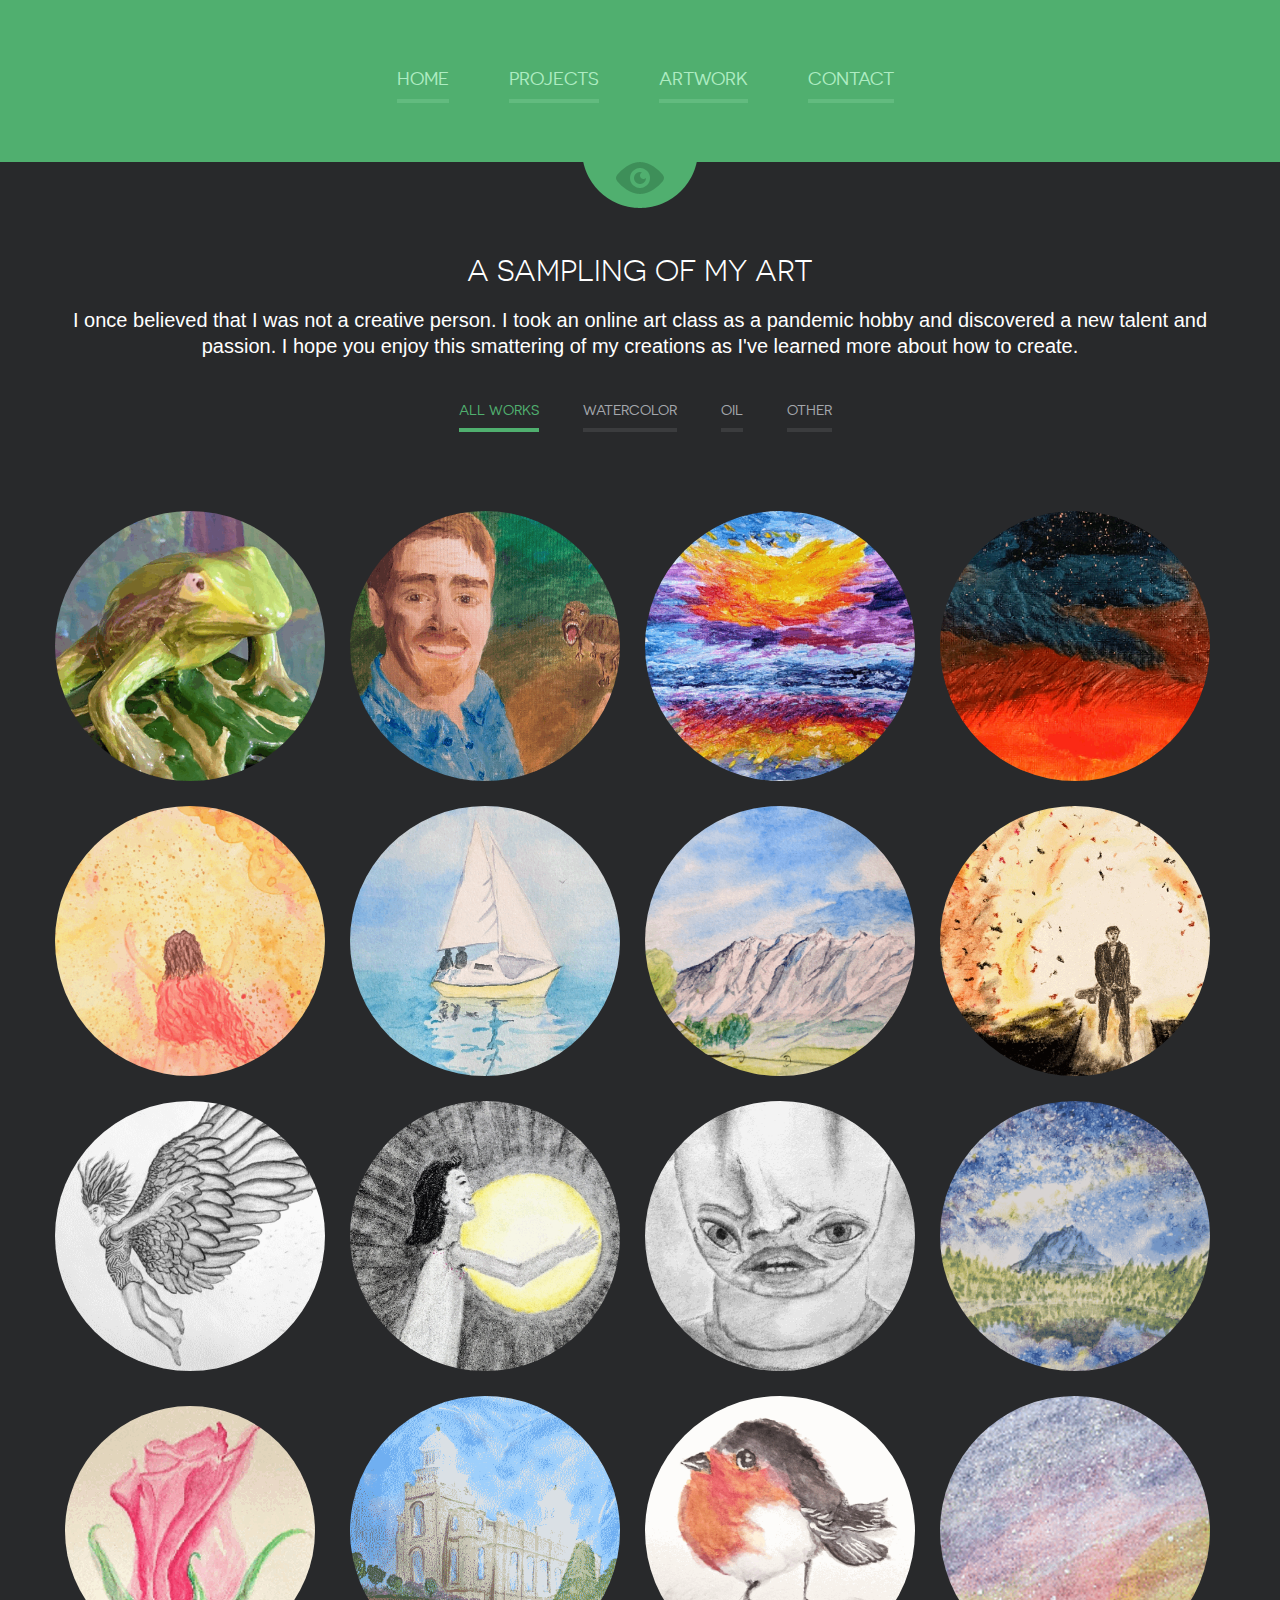
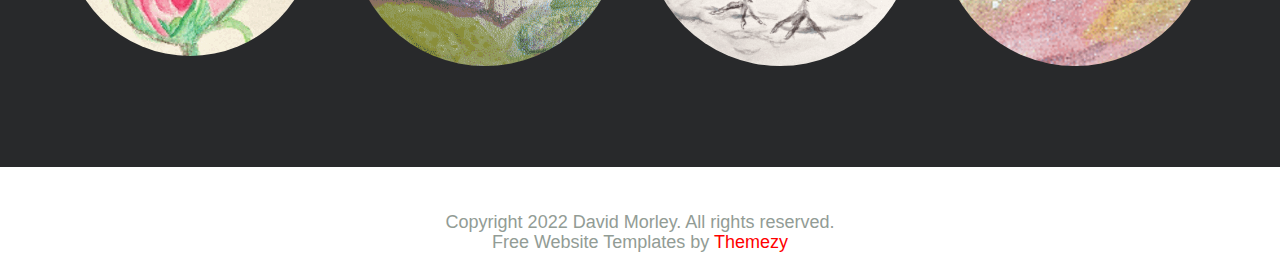
==== artwork.html @ 8dc97c82 "Added artwork tab" ====
<!DOCTYPE html>
<!--[if lte IE 8]> <html class="oldie" lang="en"> <![endif]-->
<!--[if IE 9]> <html class="ie9" lang="en"> <![endif]-->
<!--[if gt IE 9]><!--> <html lang="en"> <!--<![endif]-->
<head>
	<meta charset="utf-8">
	<meta name="viewport" content="width=device-width, initial-scale=1, maximum-scale=1, minimum-scale=1, user-scalable=no">
  <link rel="icon" href="./images/icon_MRocketteer.png" type="image/icon type">
	<meta http-equiv="X-UA-Compatible" content="IE=edge,chrome=1">
	<meta name="format-detection" content="telephone=no">
	<link rel="stylesheet" href="js/fancybox/jquery.fancybox.css" type="text/css" media="screen" />
	<link rel="stylesheet" href="css/screen.css" />
	<link rel="stylesheet" href="css/all.css" />
	<title>David Morley: Artwork</title>
	<!--[if lt IE 9]>
		<script src="http://html5shiv.googlecode.com/svn/trunk/html5.js"></script>
	<![endif]-->
</head>
<body>
	<div id="wrapper" class="portfolio">
		<div class="wrapper-holder">
			<header id="header">
				<a class="menu_trigger" href="#">menu</a>
					<nav id="nav">
						<ul>
							<li><a href="index.html">Home</a></li>
							<li><a href="projects.html">Projects</a></li>
							<li><a class="active" href="artwork.html">Artwork</a></li>
							<li><a href="contact.html">Contact</a></li>
						</ul>
					</nav>
			</header>
		</div>
		<div class="wrapper-holder grey">
			<section id="main">
				<h2>A Sampling of My Art</h2>
				<h3>I once believed that I was not a creative person. I took an online art class as a pandemic hobby and discovered a new talent and passion. I hope you enjoy this smattering of my creations as I've learned more about how to create.</h3>
				<ul id="filters" class="sub_nav">
					<li class="active" data-filter="*">All works</li>
					<li data-filter=".water">Watercolor</li>
					<li data-filter=".oil">Oil</li>
					<!--<li data-filter=".pun">Space Puns</li>-->
					<li data-filter=".other">Other</li>
				</ul>
				<ul id="container" class="item-list">
					<li class="item other">
						<div class="image">
							<img src="images/artwork/icon_frog.png"  alt="" />
							<div class="hover">
								<a class="fancybox" rel="gallery1" href="#frog">
									<div class="item-content">
										<h4>Jeffrey</h4>
									</div>
								</a>
							</div>
						</div>
          </li>
					<li class="item oil">
						<div class="image">
							<img src="images/artwork/icon_this_is_fine.png"  alt="" />
							<div class="hover">
								<a class="fancybox" rel="gallery1" href="#this_is_fine">
									<div class="item-content">
										<h4>This is Fine</h4>
									</div>
								</a>
							</div>
						</div>
          </li>
					<li class="item oil">
						<div class="image">
							<img src="images/artwork/icon_sunset_over_ocean.png"  alt="" />
							<div class="hover">
								<a class="fancybox" rel="gallery1" href="#sunset_over_ocean">
									<div class="item-content">
										<h4>Pacific Sunset</h4>
									</div>
								</a>
							</div>
						</div>
          </li>
					<li class="item oil">
						<div class="image">
							<img src="images/artwork/icon_sun_set.png"  alt="" />
							<div class="hover">
								<a class="fancybox" rel="gallery1" href="#sun_set">
									<div class="item-content">
										<h4>Sunset</h4>
									</div>
								</a>
							</div>
						</div>
          </li>
					<li class="item water">
						<div class="image">
							<img src="images/artwork/icon_soft_joy.png"  alt="" />
							<div class="hover">
								<a class="fancybox" rel="gallery1" href="#soft_joy">
									<div class="item-content">
										<h4>Soft Joy</h4>
									</div>
								</a>
							</div>
						</div>
          </li>
					<li class="item water">
						<div class="image">
							<img src="images/artwork/icon_sailing.png"  alt="" />
							<div class="hover">
								<a class="fancybox" rel="gallery1" href="#sailing">
									<div class="item-content">
										<h4>Sailing to Love</h4>
									</div>
								</a>
							</div>
						</div>
          </li>
					<li class="item water">
						<div class="image">
							<img src="images/artwork/icon_logan_mountains.png"  alt="" />
							<div class="hover">
								<a class="fancybox" rel="gallery1" href="#logan_mountains">
									<div class="item-content">
										<h4>Logan Mountains</h4>
									</div>
								</a>
							</div>
						</div>
          </li>
					<li class="item other">
						<div class="image">
							<img src="images/artwork/icon_cadillac_boom.png"  alt="" />
							<div class="hover">
								<a class="fancybox" rel="gallery1" href="#cadillac_boom">
									<div class="item-content">
										<h4>What I Wish I'd Done</h4>
									</div>
								</a>
							</div>
						</div>
          </li>
					<li class="item other">
						<div class="image">
							<img src="images/artwork/icon_wings.png"  alt="" />
							<div class="hover">
								<a class="fancybox" rel="gallery1" href="#wings">
									<div class="item-content">
										<h4>Set Free</h4>
									</div>
								</a>
							</div>
						</div>
          </li>
					<li class="item other">
						<div class="image">
							<img src="images/artwork/icon_holding_sun.png"  alt="" />
							<div class="hover">
								<a class="fancybox" rel="gallery1" href="#holding_sun">
									<div class="item-content">
										<h4>Holding on to Joy</h4>
									</div>
								</a>
							</div>
						</div>
          </li>
					<li class="item other">
						<div class="image">
							<img src="images/artwork/icon_zoom_fatigue.png"  alt="" />
							<div class="hover">
								<a class="fancybox" rel="gallery1" href="#zoom_fatigue">
									<div class="item-content">
										<h4>Zoom Fatigue</h4>
									</div>
								</a>
							</div>
						</div>
          </li>
					<li class="item water">
						<div class="image">
							<img src="images/artwork/icon_starry_mountain.png"  alt="" />
							<div class="hover">
								<a class="fancybox" rel="gallery1" href="#starry_mountain">
									<div class="item-content">
										<h4>Full of Light</h4>
									</div>
								</a>
							</div>
						</div>
          </li>
					<li class="item water">
						<div class="image">
							<img src="images/artwork/icon_rose.png"  alt="" />
							<div class="hover">
								<a class="fancybox" rel="gallery1" href="#rose">
									<div class="item-content">
										<h4>Valentine Rose</h4>
									</div>
								</a>
							</div>
						</div>
          </li>
					<li class="item water">
						<div class="image">
							<img src="images/artwork/icon_temple.png"  alt="" />
							<div class="hover">
								<a class="fancybox" rel="gallery1" href="#temple">
									<div class="item-content">
										<h4>Logan Temple</h4>
									</div>
								</a>
							</div>
						</div>
          </li>
					<li class="item water">
						<div class="image">
							<img src="images/artwork/icon_birb.png"  alt="" />
							<div class="hover">
								<a class="fancybox" rel="gallery1" href="#birb">
									<div class="item-content">
										<h4>Birb</h4>
									</div>
								</a>
							</div>
						</div>
          </li>
					<li class="item water">
						<div class="image">
							<img src="images/artwork/icon_stars_bookmark.png"  alt="" />
							<div class="hover">
								<a class="fancybox" rel="gallery1" href="#stars_bookmark">
									<div class="item-content">
										<h4>Starry Bookmark</h4>
									</div>
								</a>
							</div>
						</div>
          </li>
				</ul>
			</section>
		</div>
		<footer id="footer">
			<div class="footer-content">
				<p class="copy">Copyright 2022 David Morley. All rights reserved.</p>
        <p class="copy">Free Website Templates by <a href="http://www.themezy.com">Themezy</a></p>
			</div>
		</footer>	
	</div>	    
  <div style="display:none;">
		<div id="frog" class="popup_portfolio">
			<img src="images/artwork/frog.png"  alt="" />
			<h3>Jeffry</h3>
			<time datetime="2022-05-03">Made: May 3, 2022</time><br>
      <medium>Medium: Clay and Glaze</medium>
			<p>I named this little guy Jeffry. I painted the glaze on the already finished clay sculpure.</p>
		</div>
	</div>	
  <div style="display:none;">
		<div id="this_is_fine" class="popup_portfolio">
			<img src="images/artwork/this_is_fine.png"  alt="" />
			<h3>This Is Fine</h3>
			<time datetime="2022-03-18">Made: March 18, 2022</time><br>
      <medium>Medium: Oil on Canvas</medium>
			<p>This is my first oil self-portrait, painted with my expression if I were being chased by a T-Rex.</p>
		</div>
	</div>	
  <div style="display:none;">
		<div id="sunset_over_ocean" class="popup_portfolio">
			<img src="images/artwork/sunset_over_ocean.png"  alt="" />
			<h3>Pacific Sunset</h3>
			<time datetime="2022-03-10">Made: March 10, 2022</time><br>
      <medium>Medium: Oil on Canvas</medium>
			<p>This was painted using only the palatte knife. It's a recreation of a photo I took in Kiribati.</p>
		</div>
	</div>	
  <div style="display:none;">
		<div id="sun_set" class="popup_portfolio">
			<img src="images/artwork/sun_set.png"  alt="" />
			<h3>Sunset</h3>
			<time datetime="2022-01-27">Made: January 27, 2022</time><br>
      <medium>Medium: Oil on Canvas</medium>
			<p>This painting is when I fell in love with oil paints. The deep contrasts, vibrant colors ,and textures are just so fun.</p>
		</div>
	</div>	
  <div style="display:none;">
		<div id="soft_joy" class="popup_portfolio">
			<img src="images/artwork/soft_joy.png"  alt="" />
			<h3>Soft Joy</h3>
			<time datetime="2021-10-14">Made: October 14, 2021</time><br>
      <medium>Medium: Watercolor on Paper</medium>
			<p>Someone told me how joy can be soft. That phrase stuck with me and I painted this to visualize it.</p>
		</div>
	</div>	
  <div style="display:none;">
		<div id="sailing" class="popup_portfolio">
			<img src="images/artwork/sailing.png"  alt="" />
			<h3>Sailing to Love</h3>
			<time datetime="2021-07-20">Made: july 7, 2021</time><br>
      <medium>Medium: Watercolor on Paper</medium>
			<p>This was done when I was learning to sail. They were solo sailboats, but I always imagined it would be fun to have someone with me.</p>
		</div>
	</div>	
  <div style="display:none;">
		<div id="logan_mountains" class="popup_portfolio">
			<img src="images/artwork/logan_mountains.png"  alt="" />
			<h3>Logan Mountains</h3>
			<time datetime="2021-06-06">Made: June 6, 2021</time><br>
      <medium>Medium: Watercolor on Paper</medium>
			<p>This is the view behind my parents' house in Utah. I love the mountains.</p>
		</div>
	</div>	
  <div style="display:none;">
		<div id="cadillac_boom" class="popup_portfolio">
			<img src="images/artwork/cadillac_boom.png"  alt="" />
			<h3>What I Wish I'd Done</h3>
			<time datetime="2021-05-09">Made: May 9, 2021</time><br>
      <medium>Medium: Colored Pencils and Soft Pastels on Paper</medium>
			<p>Shortly after I drew the freedom of flight, my car irreparably broke down. It felt like my freedom was being wrenched away. Drawing this helped me process some feelings.</p>
		</div>
	</div>	
  <div style="display:none;">
		<div id="wings" class="popup_portfolio">
			<img src="images/artwork/wings.png"  alt="" />
			<h3>Set Free</h3>
			<time datetime="2021-05-01">Made: May 1, 2021</time><br>
      <medium>Medium: Charcoal on Paper</medium>
			<p>The isolation of the pandemic left me wanting to break free and explore the world again. Her wings symbolize that freedom for me.</p>
		</div>
	</div>	
  <div style="display:none;">
		<div id="holding_sun" class="popup_portfolio">
			<img src="images/artwork/holding_sun.png"  alt="" />
			<h3>Holding on to Joy</h3>
			<time datetime="2021-04-17">Made: April 17, 2021</time><br>
      <medium>Medium: Charcoal and Pastel on Paper</medium>
			<p>Sometimes life feels dark, but we can feel light by holding on to what gives us joy.</p>
		</div>
	</div>	
  <div style="display:none;">
		<div id="zoom_fatigue" class="popup_portfolio">
			<img src="images/artwork/zoom_fatigue.png"  alt="" />
			<h3>Zoom Fatigue</h3>
			<time datetime="2021-04-09">Made: April 9, 2021</time><br>
      <medium>Medium: Charcoal on Paper</medium>
			<p>I was challenged to draw and abstract self-portrait. This is my representation of how it feels after a long day of Zoom meetings.</p>
		</div>
	</div>	
  <div style="display:none;">
		<div id="starry_mountain" class="popup_portfolio">
			<img src="images/artwork/starry_mountain.png"  alt="" />
			<h3>Full of Light</h3>
			<time datetime="2021-02-26">Made: February 26, 2021</time><br>
      <medium>Medium: Watercolor on Paper</medium>
			<p>To me, a starry night sky is both exciting and serene; dark and full of light; ordinary and colorful.</p>
		</div>
	</div>	
  <div style="display:none;">
		<div id="rose" class="popup_portfolio">
			<img src="images/artwork/rose.png"  alt="" />
			<h3>Valentine Rose</h3>
			<time datetime="2021-02-14">Made: Februrary 14, 2021</time><br>
      <medium>Medium: Watercolor on Paper</medium>
			<p>A gentle rose bookmark, made for Valentine's Day.</p>
		</div>
	</div>	
  <div style="display:none;">
		<div id="temple" class="popup_portfolio">
			<img src="images/artwork/temple.png"  alt="" />
			<h3>Logan Temple</h3>
			<time datetime="2021-02-09">Made: February 9, 2021</time><br>
      <medium>Medium: Watercolor on Paper</medium>
			<p>Painted as an anniversary present for my parents depicting the place where they got married.</p>
		</div>
	</div>	
  <div style="display:none;">
		<div id="birb" class="popup_portfolio">
			<img src="images/artwork/birb.png"  alt="" />
			<h3>Birb</h3>
			<time datetime="2021-02-04">Made: February 4, 2021</time><br>
      <medium>Medium: Watercolor on Paper</medium>
			<p>What a cute and mischievous little bird.</p>
		</div>
	</div>	
  <div style="display:none;">
		<div id="stars_bookmark" class="popup_portfolio">
			<img src="images/artwork/stars_bookmark.png"  alt="" />
			<h3>Starry Bookmark</h3>
			<time datetime="2021-02-01">Made: February 1, 2021</time><br>
      <medium>Medium: Watercolor on Paper</medium>
			<p>This was my first painting not for a class and it remains one of my favorites. It is also an example of how I think of creative solutions to needs around me.</p>
		</div>
	</div>
  
	<script src="https://code.jquery.com/jquery-1.11.1.min.js"></script>
	<script src="js/isotope.pkgd.min.js"></script>
	<script src="js/cells-by-row.js"></script>
	<script type="text/javascript" src="js/fancybox/jquery.fancybox.pack.js"></script>
	<script type="text/javascript" src="js/main.js"></script>
</body>
</html>
---- css/screen.css ----
@media only screen and (max-width : 1210px) {
}
@media only screen and (max-width : 1190px) {
	#main {margin:0 20px;}
	.box_timeline_holder{padding: 0 0 0 60px;}
	.box_timeline{padding: 0 60px 0 0;}
	.box_timeline ul li{margin: 0 0 0 25px;}
	.skills_holder .column{width: 450px;}
	.plagin_list li{margin: 0 0 0 2%;display: inline-block;float: none;width: 10%;height: 110px;}
	.item-list{margin: 0;}
/* 	.item-list li{ width: 30%; margin-left: 0;text-align: center;} */

	#container.item-list{width: 900px; margin: 0 auto;}
}
@media only screen and (max-width : 1130px) {
	.box_timeline_holder{padding: 0 0 0 40px;}
	.box_timeline{padding: 0 40px 0 0;}
	.box_timeline ul li{margin: 0 0 0 15px;}
	.images_holder{margin: 5px 80px 0 0;}
	.box_contact span{font-size: 25px;}
}
@media only screen and (max-width : 1100px) {
	.plagin_list li{ }
}
@media only screen and (max-width : 1050px) {
	.box_timeline_holder{padding: 0 0 0 20px;}
	.box_timeline{padding: 0 20px 0 0;}
	.box_timeline ul li{margin: 0 0 0 5px;}
	.plagin_list li{ height: 90px;}
/* 	.item-list li{ width: 49%;} */
}
@media only screen and (max-width : 980px) {

	#nav {float:none; width: 100%;}
	#nav ul {
		text-align:center;
		margin:0;
	}
	#nav ul li {
		display:inline-block;
		padding: 0 15px;
		float:none;
	}
	.logo {
		margin: 0 auto 20px;
		font-size: 62px;
		line-height: 70px;
	}
	#header {
		padding: 20px 10px;
	}
	.box_timeline_holder{padding: 0 0 0 10px;}
	.box_timeline{padding: 0 10px 0 0;}
	.box_timeline ul li{margin: 0;width: 20%;}
	.skills_holder .column{
		width: 100%;
		float: none;
		display: block;
	}
	.skills_holder .column.column-add {padding: 0 !important;}
	.plagin_list.none{display: block;width: 540px;margin: 0 auto 30px;}
	.plagin_list{display: none;}
	.plagin_list.none li{height: 121px;width: 121px;}
	.box_contact span{font-size: 23px;margin: 0 0 40px;}
	.images_holder{margin: 5px 30px 0 0;width: 300px;}
	.box_contact{margin: 40px 0 0 0;}
	#main .skills_holder h2{margin: 0 0 25px;}
	h2.slogan{
		padding-bottom: 14px;
	}
	#container.item-list{width: 600px;}
	.sub_nav li{padding:10px 0;}
}
@media only screen and (max-width : 840px) {
	.box_timeline ul li{margin: 0;width: 100%;float: none;}
	#main h2{margin: 0 0 30px;}
	.images_holder {
		margin: 5px auto 20px;
		width: 300px;
		float: none;
	}
	.box_contact {
		margin: 40px auto 0;
		width: 460px;
	}
	.box_timeline_holder,.box_timeline{background: none;}
}
@media only screen and (max-width : 768px) {
	.footer-content {padding: 45px 10px 20px;}
	.menu_trigger {
		display: block;
		top: 28px;
	}
	#nav {display: none;padding: 0;margin: 0 0 25px;top: 20px;}
	#nav ul li {
		display:block;
		padding: 0;	
	}
	#nav ul a {
		display:block;
		padding: 8px;
	}
	#nav ul a:hover {
		color: #fff;
		text-decoration:none;
	}
	.footer-content .social{margin: 0 auto 30px;}
	.footer-content .social li{margin: 0 0 0 4px; width: 50px; height: 50px;}
	.footer-content .social li.email a{	background-size: 20px auto;	}
	.footer-content .social li.facebook a{	background-size: 15px auto;	}
	.footer-content .social li.google a{	background-size: 20px auto;	}
	.footer-content .social li.twitter a{	background-size: 20px auto;	}
	.footer-content .social li.pinterest a{	background-size: 20px auto;	}
	.footer-content .social{width: 269px;}
	.logo {font-size: 56px;line-height: 68px;}
	#wrapper.inner .menu_trigger,#wrapper.portfolio .menu_trigger{top: 6px;}
}
@media only screen and (max-width : 680px) {
	#container.item-list{width: 300px;}
	.item-list li{margin-left:0;}
}
@media only screen and (max-width : 640px) {
	.menu_trigger {
		top: 25px;
	}
	.plagin_list.none{width: 480px;}
	.plagin_list.none li{width: 20%;margin: 0 0 0 2%;height: 95px;}
	.skills_holder{margin: 0 0 10px;}
	.logo{
		font-size: 54px;
		line-height: 60px;
	}
}
@media only screen and (max-width : 600px) {
/* 	.sub_nav li{padding: 0 0 0 30px;} */
	.logo{
		font-size: 46px;
		line-height: 56px;
	}
/* 	.item{
		width: 180px;
	}
	.item .item-content{
		height: 180px;
	}
	.item .item-content p{
		display: none
	} */
}
@media only screen and (max-width : 550px) {
	.plagin_list.none{width: 420px;}
	.plagin_list.none li{width: 20%;margin: 0 0 0 2%;height: 84px;}
	.sub_nav li{padding: 0;text-align: center;margin: 0 0 15px; display: block;}
	.sub_nav{margin: 0 auto 40px;}
	.box_contact {
		margin: 40px auto 0;
		width: 300px;
	}
	.box_contact span.email{font-size: 14px;}
	#nav ul a:hover, #nav ul a.active,#nav ul a{border: none;}
	#wrapper.portfolio #main{padding:93px 0 0 0; }
	.logo{margin: 0 auto 20px;font-size: 40px;		line-height: 52px;}
}
@media only screen and (max-width : 480px) {
	.logo{
		font-size: 52px;
		line-height: 54px;
	}
	.slogan{
		font-size: 20px;
		line-height: 22px;
	}
	.plagin_list.none{display: none;}
	.plagin_list{display: block;}
	.plagin_list li,.plagin_list li:first-child{display: inline-block; vertical-align: top; width: 45%; height: auto; border: 0;margin: 0 2% 2% 2%;}
	.plagin_list li a,.plagin_list li:first-child a{width: 121px;height: 121px;border: 1px solid #46484c;border-radius: 50%;margin: 0 auto;}
	.plagin_list{margin: 0 0 20px;}
	#main{margin: 0 10px;}
/* 	.item-list{margin: 0;}
	.item-list li{margin: 0 0 20px;} */
	.menu_trigger{top: 20px;}
}
@media screen and (max-width:420px) {
/* 	.item{
		width: 130px;
	}
	.item .item-content{
		height: 130px;
		padding: 0 15px;
	} */
	.logo{
		font-size: 42px;
		line-height: 44px;
	}
	.slogan{
		font-size: 16px;
		line-height: 18px;
	}
	.box_contact {
		margin: 40px auto 0;
		width: 280px;
	}
	.box_contact span.email{font-size: 12px;}
	.images_holder{width: 280px;margin: 0 auto 20px;}
}
---- css/all.css ----
@font-face {
    font-family: 'novecentosanswide';
    src: url('../fonts/novecentosanswide-normal-webfont.eot');
    src: url('../fonts/novecentosanswide-normal-webfont.eot?#iefix') format('embedded-opentype'),
         url('../fonts/novecentosanswide-normal-webfont.woff') format('woff'),
         url('../fonts/novecentosanswide-normal-webfont.ttf') format('truetype'),
         url('../fonts/novecentosanswide-normal-webfont.svg#novecento_sans_widenormal') format('svg');
    font-weight: normal;
    font-style: normal;
}
@font-face {
    font-family: 'novecentosanswide';
    src: url('../fonts/novecentosanswide-bold-webfont.eot');
    src: url('../fonts/novecentosanswide-bold-webfont.eot?#iefix') format('embedded-opentype'),
         url('../fonts/novecentosanswide-bold-webfont.woff') format('woff'),
         url('../fonts/novecentosanswide-bold-webfont.ttf') format('truetype'),
         url('../fonts/novecentosanswide-bold-webfont.svg#novecentosanswidebold') format('svg');
    font-weight: bold;
    font-style: normal;
}
@font-face {
    font-family: 'novecento_sans_widebook';
    src: url('../fonts/novecentosanswide-book-webfont.eot');
    src: url('../fonts/novecentosanswide-book-webfont.eot?#iefix') format('embedded-opentype'),
         url('../fonts/novecentosanswide-book-webfont.woff') format('woff'),
         url('../fonts/novecentosanswide-book-webfont.ttf') format('truetype'),
         url('../fonts/novecentosanswide-book-webfont.svg#novecento_sans_widebook') format('svg');
    font-weight: normal;
    font-style: normal;
}
@font-face {
    font-family: 'novecento_sans_widemedium';
    src: url('../fonts/novecentosanswide-medium-webfont.eot');
    src: url('../fonts/novecentosanswide-medium-webfont.eot?#iefix') format('embedded-opentype'),
         url('../fonts/novecentosanswide-medium-webfont.woff') format('woff'),
         url('../fonts/novecentosanswide-medium-webfont.ttf') format('truetype'),
         url('../fonts/novecentosanswide-medium-webfont.svg#novecento_sans_widemedium') format('svg');
    font-weight: normal;
    font-style: normal;
}
html, body, div, span, applet, object, iframe,
h1, h2, h3, h4, h5, h6, p, blockquote, pre,
a, abbr, acronym, address, big, cite, code,
del, dfn, em, img, ins, kbd, q, s, samp,
small, strike, sub, sup, tt, var,
b, u, i, center,
dl, dt, dd, ol, ul, li,
fieldset, form, label, legend,
table, caption, tbody, tfoot, thead, tr, th, td,
article, aside, canvas, details, figcaption, figure, 
footer, header, hgroup, menu, nav, section, summary,
time, mark, audio, video {
	margin: 0;
	padding: 0;
	border: 0;
	font-size: 100%;
	font: inherit;
	vertical-align: baseline;
}

article, aside, details, figcaption, figure, 
footer, header, hgroup, menu, nav, section {
	display: block;
}

img {
	vertical-align: middle;
}

ol, ul {
	list-style: none;
}

blockquote, q {
	quotes: none;
}

blockquote:before, blockquote:after,
q:before, q:after {
	content: '';
	content: none;
}

table {
	border-collapse: collapse;
	border-spacing: 0;
}

a[href], label[for], select, 
input[type=checkbox], input[type=radio] {
	cursor: pointer;
}

button, input[type=button], input[type=image], 
input[type=reset], input[type=submit] {
	padding: 0;
	overflow: visible;
	cursor: pointer;
}
input[type=text], input[type=email], input[type=reset], input[type=button], input[type=submit], button{
	-webkit-appearance: none;
	-webkit-border-radius: 0;
}
input[type=url], input[type=password], input[type=text], input[type=email], input[type=reset], input[type=button], input[type=submit], button, textarea{
     -webkit-appearance: none;
     -webkit-border-radius: 0;
     box-sizing: border-box;-webkit-box-sizing: border-box; -moz-box-sizing: border-box;
}

button::-moz-focus-inner, 
input[type=button]::-moz-focus-inner, 
input[type=image]::-moz-focus-inner, 
input[type=reset]::-moz-focus-inner, 
input[type=submit]::-moz-focus-inner {
	border: 0;
}


body,
html {height: 100%;}
body{
	margin:0;
	color:#a4a7ac;
	font:18px Arial, Helvetica, sans-serif;
	-webkit-text-size-adjust: none; 
}
img{border-style:none; vertical-align: top;}
a{text-decoration:none; color:#6e6e6e;}
a:hover{text-decoration:underline;}
#wrapper{
	width:100%;
	height: 100%;
	display:table;
}
.wrapper-holder {
	width:100%;
    display:table-row;
    background: #50af6f;
}
.wrapper-holder.grey{background: #28292b;}
#header {
	max-width: 1170px;
	margin: 0 auto;
	padding: 69px 0 50px;
	position:relative;
}
.menu_trigger{
	width: 31px;
	height: 31px;
	right:0;
	background: url(../images/btn_mobile_menu.png) no-repeat;
	text-indent: -9999em;
	display: none;
	top: 5px;
	position: absolute;
}
.logo {
	text-align:center;
	font-family: 'novecentosanswide';
	font-weight:bold;
	color: #fff;
	font-size: 72px;
	line-height: 74px;
	display: block;
	text-transform: uppercase;
	margin: 85px 0 23px;
}
#nav {
	position: relative;
	display: table;
	margin: 0 auto 22px;
	padding: 0 0 0 10px;
}
#nav ul {
	text-align: center;
}
#nav ul li {
	float: left;
	padding: 0 0 0 60px;
}
#nav ul li:first-child{padding: 0;}
#nav ul a {
	color: #aeecc2;
	font-size: 18px;
	line-height: 20px;
	text-transform: uppercase;
	padding: 0 0 10px;
	border-bottom: 4px solid #62bb7f;
	font-family: 'novecentosanswide';
	font-weight: normal;
}
#nav ul a:hover,#nav ul a.active{
	color: #fff;
	border-bottom: 4px solid #fff;
	text-decoration: none;
	-webkit-transition: all 0.5s ease-in-out;
-moz-transition: all 0.5s ease-in-out;
-o-transition: all 0.5s ease-in-out;
transition: all 0.5s ease-in-out;
}
h2.slogan{
	display: block;
	text-align: center;
	text-transform: uppercase;
	font-family: 'novecento_sans_widebook';
	font-size: 30px;
	line-height: 32px;
	color: #aeecc2;
	padding: 34px 0 50px 0;
	background: url(../images/slogan_bg.gif) no-repeat 50% 0;
}
/*main
 */
#main{
	max-width: 1170px;
	margin: 0 auto;
	padding: 93px 0 76px;
	position:relative;
	background: url(../images/icon_header.png) no-repeat 50% 0;
}
#main h2{
	display: block;
	text-align: center;
	text-transform: uppercase;
	font-family: 'novecento_sans_widebook';
	font-size: 30px;
	line-height: 32px;
	color: #fff;
	margin: 0 0 20px;
}
#main h3{
	display: block;
	text-align: center;
	font-size: 20px;
	line-height: 26px;
	color: #fff;
	margin: 0 0 40px;
}
.box_timeline_holder{
	background: url(../images/bg_timeline_l.png) no-repeat 0 70px;
	position: relative;
	padding: 0 0 0 100px;
	overflow: hidden;
}
.box_timeline{
	background: url(../images/bg_timeline_r.png) no-repeat 100% 70px;
	position: relative;
	padding: 0 100px 0 0;
	overflow: hidden;
}
.box_timeline ul{
	position: relative;
	background: url(../images/bg_ul.gif) repeat-x 0 76px;
	overflow: hidden;
}
.box_timeline ul li{
	float:left;
	width: 170px;
	margin: 0 0 0 30px;
	background: url(../images/bg_ul.gif) repeat-x 0 76px;
}
.box_timeline ul li:first-child{margin: 0;}
.box_timeline ul li .date{
	background: url(../images/bg_timeline_c.png) no-repeat 50% 0;
	height: 86px;
	width: 170px;
	margin: 0 auto 12px;
	overflow: hidden;
}
.box_timeline ul li .date span{
	font-family: 'novecentosanswide';
	font-weight:bold;
	color: #fff;
	font-size: 14px;
	line-height: 16px;
	display: block;
	text-align: center;
	padding: 15px 0 0 0;
}
.box_timeline h3{
	font-family: 'novecento_sans_widemedium';
	color: #50af6f;
	font-size: 14px;
	line-height: 16px;
	display: block;
	text-align: center;
	margin: 0 0 10px;
}
.box_timeline p{
	font-family: Arial, Helvetica, sans-serif;
	color: #a4a7ac;
	font-size: 16px;
	line-height: 18px;
	display: block;
	text-align: center;
	margin: 0 0 10px;
}
/*skills*/
#main .skills_holder h2{text-align: left;margin: 0 0 40px;}
.skills_holder{
	width: 100%;
	overflow: hidden;
	margin: 0 0 40px;
}
.skills_holder .column {
	width: 470px;
	float: left;
	margin: 0 10px 0 0;
}
.skills_holder .column.column-add {
	float: right;
	margin: 0;
}
.progress{
	overflow: hidden;
	width: 100%;
	margin: 20px 0 3px 0;
}
.progress li{
	overflow: hidden;
	height: 43px;
	line-height: 43px;
	background: #46484c;
	border-radius: 5px;
	behavior: url(css/PIE.htc);
	margin: 0 0 27px;
}
.progress li span{
	background: #50af6f;
	color: #fff;
	text-transform:uppercase;
	display: block;
	font-family: 'novecentosanswide';
	font-weight: normal;
	font-size: 18px;
	padding: 0 0 0 20px;
}
.progress li span.photoshop{width: 100%;}
.progress li span.illustrator{width: 70%;}
.progress li span.indesign{width: 40%;}
.progress li span.flash{width: 80%;}
.progress li span.html{width: 75%;}
.progress li span.wordpress{width: 85%;}
.progress li span.jquery{width: 70%;}
.progress li span.seo{width: 40%;}
.plagin_list{
	width: 100%;
	overflow: hidden;
	margin: 0 0 65px;
}
.plagin_list li{
	float:left;
	margin: 0 0 0 25px;
	border-radius: 50%;
	behavior: url(css/PIE.htc);
	text-indent: -9999px;
	background: #28292b;
	width: 121px;
	height: 121px;
	position:relative;
	display: inline-block;
	border: 1px solid #46484c;
}
.plagin_list li:first-child{margin: 0;}
.plagin_list li a{
	display: block;
	vertical-align: middle;
	height: 100%;
	position: relative;
}
.plagin_list li.li_1 a{background: url(../images/icon_ps.png) no-repeat 50% 50% ;}
.plagin_list li.li_2 a{background: url(../images/icon_ai.png) no-repeat 50% 50% ;}
.plagin_list li.li_3 a{background: url(../images/icon_ld.png) no-repeat 50% 50% ;}
.plagin_list li.li_4 a{background: url(../images/icon_fl.png) no-repeat 50% 50% ;}
.plagin_list li.li_5 a{background: url(../images/icon_html.png) no-repeat 50% 50% ;}
.plagin_list li.li_6 a{background: url(../images/icon_wp.png) no-repeat 50% 50% ;}
.plagin_list li.li_7 a{background: url(../images/icon_jq.png) no-repeat 50% 50% ;}
.plagin_list li.li_8 a{background: url(../images/icon_seo.png) no-repeat 50% 50% ;}
.wrapper-holder.grey p{padding: 0 0 25px;}
.plagin_list.none{display: none;}

/*portfolio*/
.sub_nav {
	position: relative;
	display: table;
	margin: 0 auto 79px;
	padding: 0 0 0 10px;
	text-align: center;
}
.sub_nav li {
	padding: 0 0 0 45px;
	display: inline-block;
}
/* .sub_nav li:first-child{padding: 0;} */
.sub_nav a {
	color: #a4a7ac;
	font-size: 14px;
	line-height: 16px;
	text-transform: uppercase;
	padding: 0 0 10px;
	border-bottom: 4px solid #3b3c3e;
	font-family: 'novecentosanswide';
	font-weight: normal;
}
.sub_nav a:hover,.sub_nav a.active{
	color: #50af6f;
	border-bottom: 4px solid #50af6f;
	text-decoration: none;
	-webkit-transition: all 0.5s ease-in-out;
-moz-transition: all 0.5s ease-in-out;
-o-transition: all 0.5s ease-in-out;
transition: all 0.5s ease-in-out;
}
/* begin add */
.sub_nav li {
	color: #a4a7ac;
	font-size: 14px;
	line-height: 16px;
	text-transform: uppercase;
	margin: 0 22px;
	padding: 0 0 10px;
	border-bottom: 4px solid #3b3c3e;
	font-family: 'novecentosanswide';
	font-weight: normal;
}
.sub_nav li:hover,.sub_nav .active {
	color: #50af6f;
	border-bottom: 4px solid #50af6f;
	text-decoration: none;
	cursor: pointer;
	-webkit-transition: all 0.5s ease-in-out;
	-moz-transition: all 0.5s ease-in-out;
	-o-transition: all 0.5s ease-in-out;
	transition: all 0.5s ease-in-out;
}
/* unvisited link */
a:link {
  color: red;
}

/* visited link */
a:visited {
  color: green;
}

/* mouse over link */
a:hover {
  color: hotpink;
}

/* selected link */
a:active {
  color: blue;
}
/* end add */
.item-list {
	overflow: hidden;
	text-align:center;
	margin: 0 0 0 -24px;
}
.item-list li {
	display:inline-block;
	margin: 0 0 25px 24px;
	vertical-align: top;
	font-size: 0;
}
.item {
	text-align: center;
	width: 270px;
	margin: 0 auto;
}
.item .image {
	position: relative;
}
.item .image img {
	max-width: 100%;
	height:auto;
	border-radius: 50%;
}
.item .hover {
	display: none;
	height: 100%;
    left: 0;
    position: absolute;
    top: 0;
    width: 100%;
    background: #6abb84;
	opacity: 0.9;
	border-radius: 50%;
	behavior: url(css/PIE.htc);
}
.item .hover.active{display: block;}
.item .item-content {
	position: relative;
	display: table-cell;
	vertical-align: middle;
	height: 270px;
	z-index: 400;
	padding: 0 30px;
}
.item a{
	text-decoration: none;
}
.item .item-content h4{
	display: block;
	background: url(../images/bg_white_border.gif) no-repeat 50% 100%;
	color: #fff;
	text-transform: uppercase;
	font-family: 'novecentosanswide';
	font-weight:bold;
	font-size: 14px;
	line-height: 16px;
	padding: 0 0 20px;
	text-align: center;
	margin: 0 0 15px;
}
.item .item-content p{
	color: #fff;
	text-align: center;
	display: block;
	font-size: 15px;
	line-height: 17px;
}
/*contact*/
.clear{clear: both;}
.images_holder{
	float: left;
	margin:5px 130px 0 0;
	width: 370px;
}
.images_holder img{
	width: 100%;
	height: auto;
	display: inline;
}
.box_contact{
	overflow:hidden;
	margin: 54px 0 0 0;
}
.box_contact span{
	color: #fff;
	font-family: 'novecento_sans_widebook';
	font-size: 30px;
	line-height: 32px;
	text-transform: uppercase;
	display: block;
	margin: 0 0 55px;
	padding: 5px 0 18px 80px;
}
.box_contact span.email{background: url(../images/icon_email2.png) no-repeat;}
.box_contact span.phone{background: url(../images/icon_phone.png) no-repeat;}
.box_contact span.git{background: url(../images/icon_git.png) no-repeat;}
.box_contact span.linked{background: url(../images/icon_linked.png) no-repeat;}
/*footer
 */
#footer {
    width:100%;
    overflow:hidden;
    display:table-footer-group;
    background:#fff;
}
.footer-content {
	max-width: 1170px;
	margin: 0 auto;
	padding: 45px 0 20px;
	color: #a5a5a5;
}
.footer-content .social{
	overflow:hidden;
	margin: 0 auto 45px;
	width: 670px;
}
.footer-content .social li{
	float:left;
	margin: 0 0 0 10px;
	border-radius: 50%;
	behavior: url(css/PIE.htc);
	text-indent: -9999px;
	background: #c6cfc9;
	width: 123px;
	height: 123px;
	position:relative;
	display: table;
}
.footer-content .social li:first-child{margin: 0;}
.footer-content .social li:hover{
	background: #50af6f;
	-webkit-transition: all 0.5s ease-in-out;
-moz-transition: all 0.5s ease-in-out;
-o-transition: all 0.5s ease-in-out;
transition: all 0.5s ease-in-out;
}
.footer-content .social li a{
	display: table-cell;	
	position: relative;
}
.footer-content .social li.email a{background: url(../images/icon_email.png) no-repeat 50% 50% ;}
.footer-content .social li.facebook a{background: url(../images/icon_fb.png) no-repeat 50% 50%;}
.footer-content .social li.google a{background: url(../images/icon_gl.png) no-repeat 50% 50% ;}
.footer-content .social li.twitter a{background: url(../images/icon_tw.png) no-repeat 50% 50% ;}
.footer-content .social li.pinterest a{background: url(../images/icon_pn.png) no-repeat 50% 50%;}
.footer-content p{
	font:18px/20px Arial, Helvetica, sans-serif;
	display: block;
	text-align: center;
	color: #929c95;
}
/* begin add	 */
.popup_portfolio{
  min-width: 85vw;
	max-width: 1132px;
  background-color: #dedede;
  border-color: #545454;
}
.popup_portfolio h3{
	padding-top:26px;
	font-family: 'novecentosanswide';
	font-weight:bold;
	color: #63666a;
	font-size: 18px;
	line-height: 18px;
	text-transform: uppercase;
}
.popup_portfolio time{
	font-family: 'novecentosanswide';
	color: #abacaf;
	font-size: 12px;
	line-height: 12px;
	text-transform: uppercase;
}
.popup_portfolio medium{
	font-family: 'novecentosanswide';
	color: #abacaf;
	font-size: 12px;
}
.popup_portfolio p{
	padding: 17px 0 8px;
	color: #808286;
	font-size: 16px;
	line-height: 30px;
}
.popup_portfolio img {
  display: block;
	width: auto;
	height: auto;
  max-height: 450px;
	border-radius: 8px;
  margin-left: auto;
  margin-right: auto;
}
.fancybox-close {
	width: 46px;
	height: 46px;
	top: -23px;
	right: -20px;
	background-image: url(../images/ico_btn-close.png);
}
.fancybox-skin{
	padding: 20px !important;
	border-radius: 10px;
  background: #545454;
}
.fancybox-nav {
	display: none;
}
/* end add	 */

@media (-webkit-min-device-pixel-ratio:2) ,(min--moz-device-pixel-ratio:2),(-o-min-device-pixel-ratio:2/1),(min-device-pixel-ratio:2),(min-resolution:192dpi),(min-resolution:2dppx){
	#main {
		background-image: url(../images/icon_header@x2.png);
		background-size:114px 46px;
	}
	.menu_trigger{
		background-image: url(../images/btn_mobile_menu@x2.png);
		background-size:31px 30px;
	}
	.slogan{
		background-image: url(../images/slogan_bg@x2.gif);
		background-size:80px 4px;
	}
	.box_timeline_holder{
		background-image: url(../images/bg_timeline_l@x2.png);
		background-size:100px 16px;
	}
	.box_timeline{
		background-image: url(../images/bg_timeline_r@x2.png);
		background-size:100px 16px;
	}
	.box_timeline ul li .date{
		background-image: url(../images/bg_timeline_c@x2.png);
		background-size:50px 86px;
	}
	.footer-content .social li.email a{
		background-image: url(../images/icon_email@x2.png);
		background-size:51px 38px;
	}
	.footer-content .social li.facebook a{
		background-image: url(../images/icon_fb@x2.png);
		background-size:20px 38px;
	}
	.footer-content .social li.google a{
		background-image: url(../images/icon_gl@x2.png);
		background-size:42px 38px;
	}
	.footer-content .social li.twitter a{
		background-image: url(../images/icon_tw@x2.png);
		background-size:44px 34px;
	}
	.footer-content .social li.pinterest a{
		background-image: url(../images/icon_pn@x2.png);
		background-size:38px 38px;
	}
	.plagin_list li.li_1 a{
		background-image: url(../images/icon_ps@x2.png);
		background-size:49px 42px;
	}
	.plagin_list li.li_2 a{
		background-image: url(../images/icon_ai@x2.png);
		background-size:45px 42px;
	}
	.plagin_list li.li_3 a{
		background-image: url(../images/icon_ld@x2.png);
		background-size:40px 43px;
	}
	.plagin_list li.li_4 a{
		background-image: url(../images/icon_fl@x2.png);
		background-size:34px 42px;
	}
	.plagin_list li.li_5 a{
		background-image: url(../images/icon_html@x2.png);
		background-size:39px 55px;
	}
	.plagin_list li.li_6 a{
		background-image: url(../images/icon_wp@x2.png);
		background-size:55px 55px;
	}
	.plagin_list li.li_7 a{
		background-image: url(../images/icon_jq@x2.png);
		background-size:87px 20px;
	}
	.plagin_list li.li_8 a{
		background-image: url(../images/icon_seo@x2.png);
		background-size:60px 24px;
	}
	.box_contact span.email{
		background-image: url(../images/icon_email2@x2.png);
		background-size:54px 41px;
	}
	.box_contact span.phone{
		background-image: url(../images/icon_phone@x2.png);
		background-size:54px 54px;
	}
	.box_contact span.skype{
		background-image: url(../images/icon_skype@x2.png);
		background-size:54px 51px;
	}
/* begin add	 */
	.fancybox-close {
		background-image: url(../images/ico_btn-close@x2.png);
		background-size:46px 46px;
	}
/* end add	 */
}
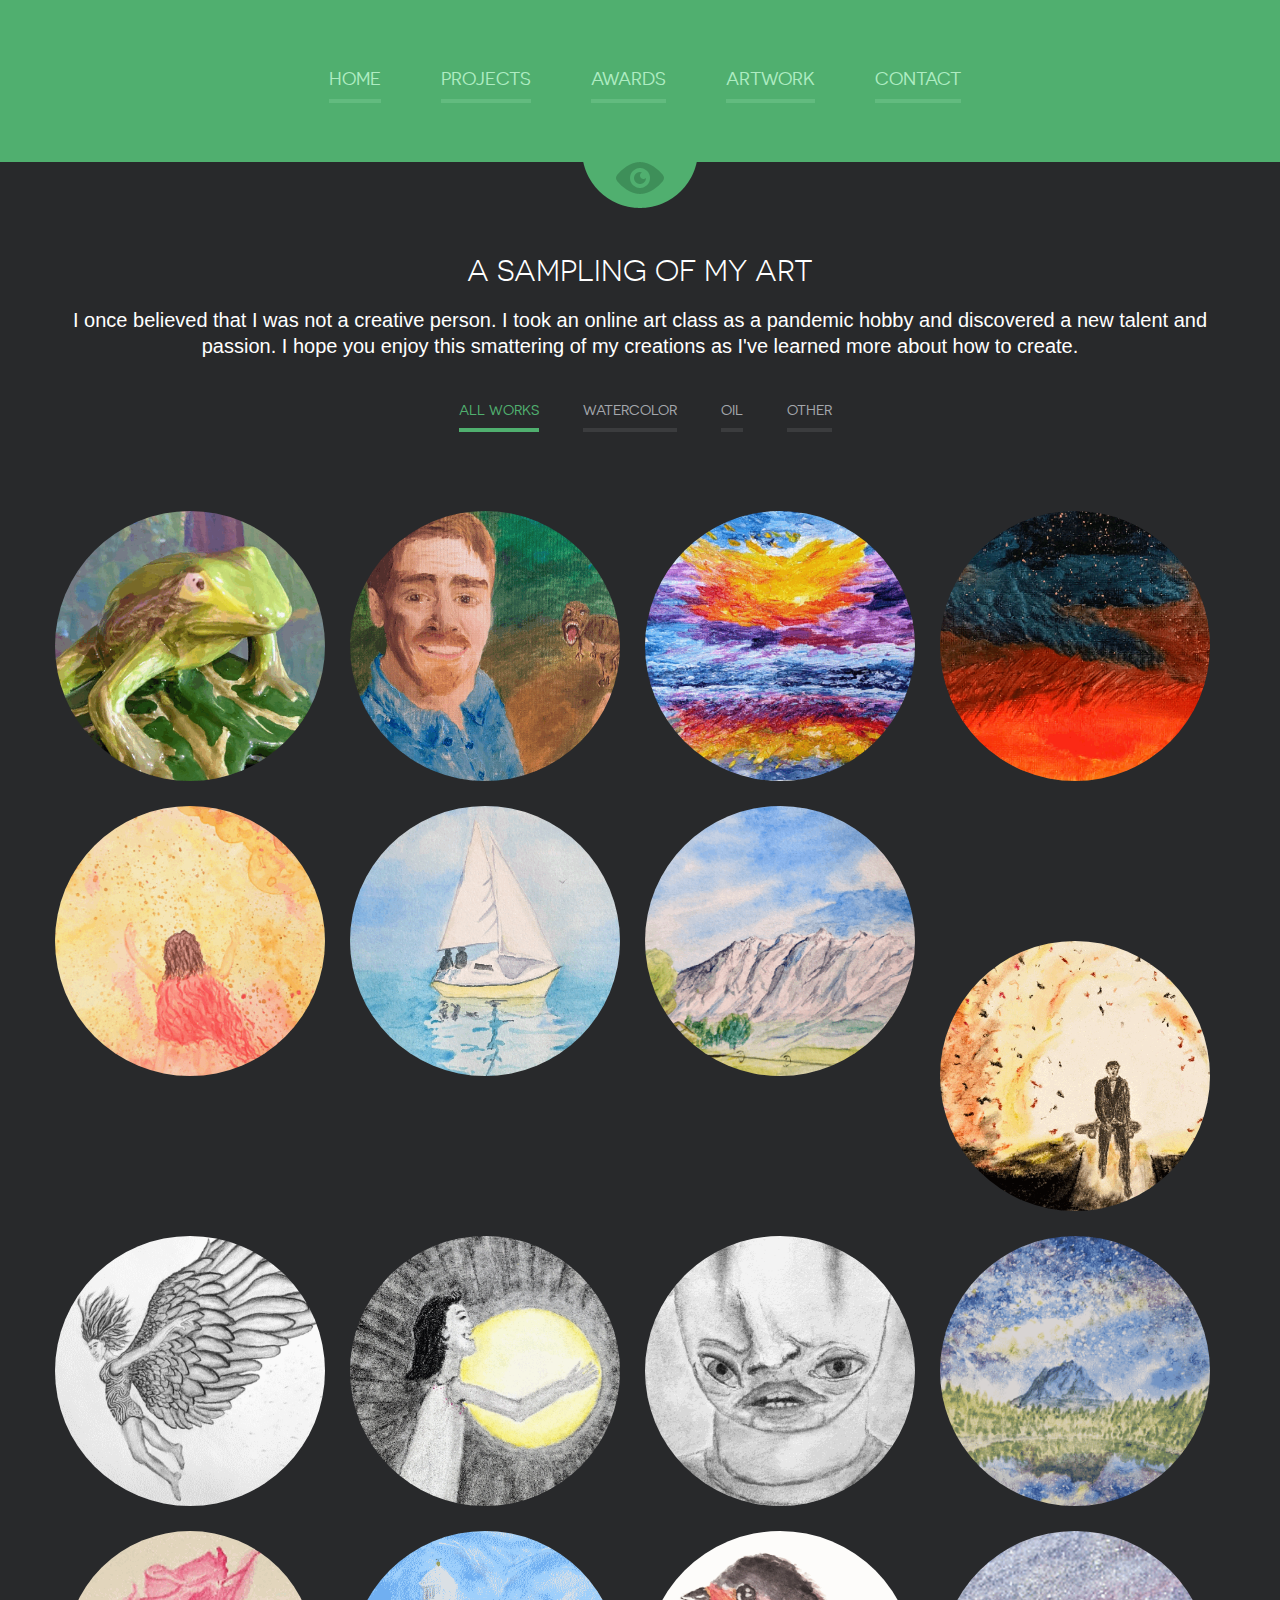
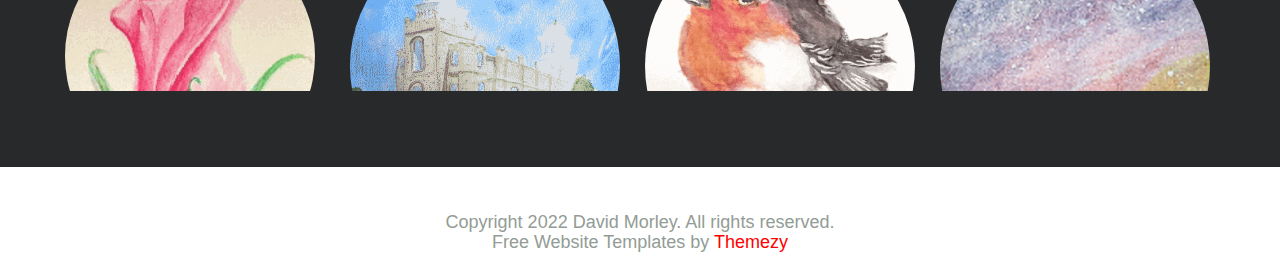
==== commit 8d6d379c: "added awards" ====
--- a/artwork.html
+++ b/artwork.html
@@ -25,6 +25,7 @@
 						<ul>
 							<li><a href="index.html">Home</a></li>
 							<li><a href="projects.html">Projects</a></li>
+							<li><a href="awards.html">Awards</a></li>
 							<li><a class="active" href="artwork.html">Artwork</a></li>
 							<li><a href="contact.html">Contact</a></li>
 						</ul>
